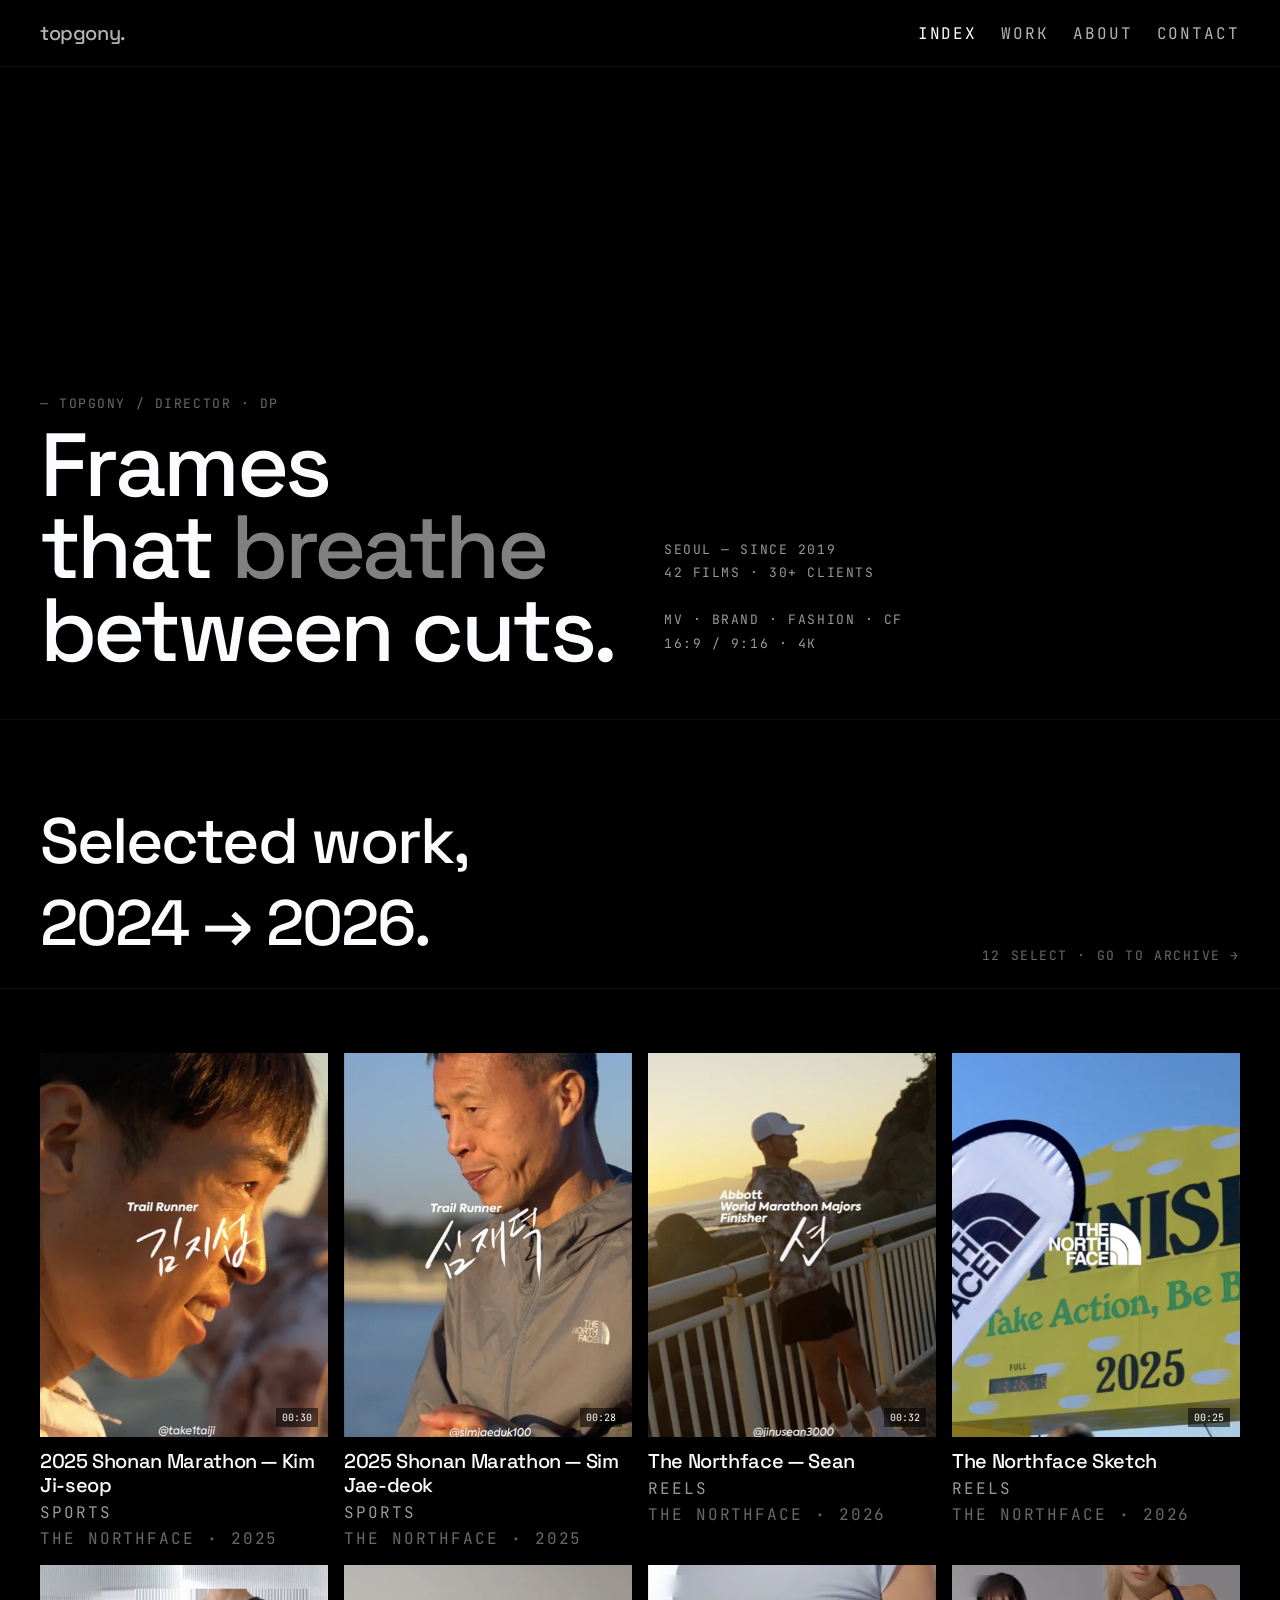
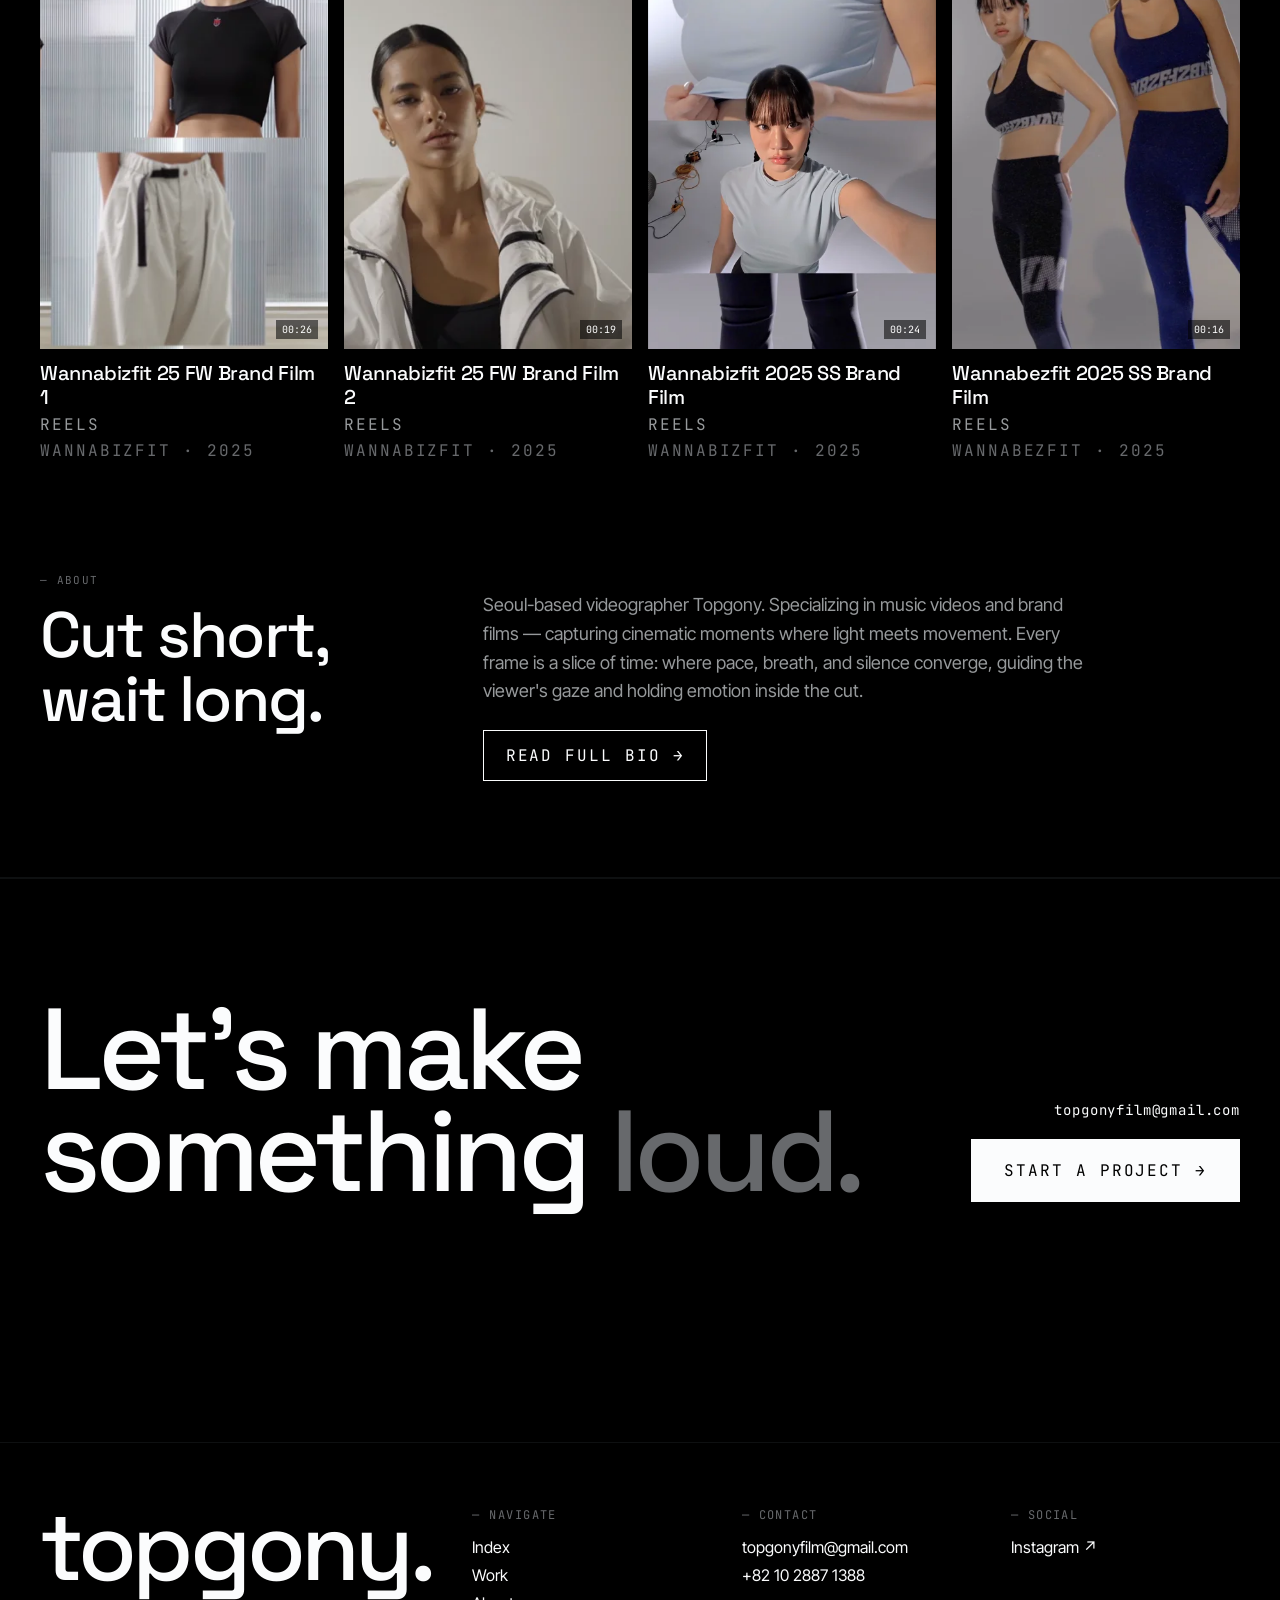
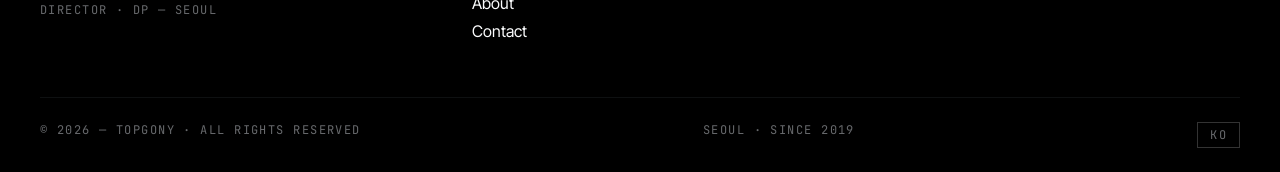
==== index.html @ b2384c06 "Initial portfolio site Co-Authored-By: Claude Sonnet 4.6 <noreply@anthropic.com>" ====
<!doctype html>
<html lang="ko"><head><meta charset="utf-8"/><meta name="viewport" content="width=device-width, initial-scale=1.0"/><title>Topgony — Frames that breathe</title>
<link rel="stylesheet" href="site.css"/>
<style>
.hero-film { position:relative; overflow:hidden; min-height:80vh; display:flex; flex-direction:column; justify-content:flex-end; border-bottom:1px solid var(--border-subtle); }
.hero-film__bg { position:absolute; inset:0; }
.hero-film__bg .ph { width:100%; height:100%; aspect-ratio:unset !important; }
.hero-film__vid { position:absolute; inset:0; width:100%; height:100%; object-fit:cover; z-index:0; }
.hero-film__bg::after { content:''; position:absolute; inset:0; background:linear-gradient(to top, rgba(0,0,0,0.9) 0%, rgba(0,0,0,0.4) 50%, rgba(0,0,0,0.15) 100%); z-index:1; }
.hero-film__content { position:relative; z-index:2; padding:60px var(--side-pad) 48px; display:grid; grid-template-columns:1fr 1fr; gap:48px; align-items:end; }
.intro { padding:80px var(--side-pad); display:grid; grid-template-columns:1fr 2fr; gap:64px; border-bottom:1px solid var(--border-subtle); }
.intro__k { font-family:var(--font-mono); font-size:11px; letter-spacing:var(--ls-meta); color:var(--text-dim); text-transform:uppercase; margin-bottom:16px; }
.intro__t { font-family:var(--font-display); font-size:clamp(40px,5vw,72px); font-weight:500; letter-spacing:-0.03em; line-height:1; margin:0 0 24px; }
.intro__b { font-size:18px; line-height:1.6; color:var(--text-muted); max-width:60ch; }
.cta { padding:120px var(--side-pad); border-top:1px solid var(--border-subtle); display:grid; grid-template-columns:1fr auto; gap:48px; align-items:end; }
.cta h2 { font-family:var(--font-display); font-size:clamp(64px,9vw,140px); font-weight:500; line-height:0.88; letter-spacing:-0.045em; margin:0; }
.cta h2 em { font-style:normal; color:var(--text-dim); }
.cta__r { display:flex; flex-direction:column; align-items:flex-end; gap:20px; }
.cta__r span { font-family:var(--font-mono); font-size:14px; color:var(--text); letter-spacing:var(--ls-wide); }
@media (max-width:640px) {
  .hero-film__content { grid-template-columns:1fr; padding:40px 16px 32px; gap:24px; }
  .intro { grid-template-columns:1fr; padding:48px 16px; gap:32px; }
  .intro__b { font-size:16px; }
  .cta { grid-template-columns:1fr; padding:64px 16px; gap:24px; }
  .cta__r { align-items:flex-start; }
}
</style></head><body>
<div id="hd"></div>

<section class="hero-film">
  <div class="hero-film__bg">
    <video class="hero-film__vid" autoplay muted loop playsinline preload="auto">
      <source src="videos/hero.mp4" type="video/mp4">
    </video>
  </div>
  <div class="hero-film__content">
    <div>
      <div class="hero__k">— Topgony / Director · DP</div>
      <h1>Frames<br/>that <em>breathe</em><br/>between cuts.</h1>
    </div>
    <div class="hero__s">SEOUL — SINCE 2019<br/>42 FILMS · 30+ CLIENTS<br/><br/>MV · BRAND · FASHION · CF<br/>16:9 / 9:16 · 4K</div>
  </div>
</section>

<div class="sh"><h2>Selected work,<br/>2024 → 2026.</h2><span>12 SELECT · GO TO ARCHIVE →</span></div>
<div id="grid" class="mg"></div>

<section class="intro">
  <div>
    <div class="intro__k">— About</div>
    <h3 class="intro__t" data-i18n="index.intro.heading">짧게 자르고,<br/>오래 기다립니다.</h3>
  </div>
  <div>
    <p class="intro__b" data-i18n="index.intro.body">서울을 기반으로 활동하는 비디오그래퍼 Topgony. 뮤직비디오와 브랜드 필름을 중심으로, 빛과 움직임이 만드는 영화적 순간을 기록합니다. 영상 한 컷은 시간의 조각입니다 — 속도와 호흡, 침묵이 교차하는 자리에서 프레임은 관객의 시선을 이끌고 그 안에 감정을 담습니다.</p>
    <p style="margin-top:24px"><a class="btn" href="about.html">READ FULL BIO →</a></p>
  </div>
</section>

<section class="cta">
  <h2>Let's make<br/>something <em>loud.</em></h2>
  <div class="cta__r">
    <span>topgonyfilm@gmail.com</span>
    <a class="btn btn--p btn--lg" href="contact.html">START A PROJECT →</a>
  </div>
</section>

<div id="ft"></div>

<script src="i18n.js"></script><script src="data.js"></script><script src="components.js"></script>
<script>
document.getElementById('hd').innerHTML = tplHeader('index');
document.getElementById('ft').innerHTML = tplFooter();
document.getElementById('grid').innerHTML = TG.works.slice(0,8).map(tplCard).join('');
bindVideos();
applyI18n();
</script>
</body></html>
---- site.css ----
/* Topgony 포트폴리오 — 공용 스타일 (모든 페이지) */
@import url("https://fonts.googleapis.com/css2?family=Space+Grotesk:wght@300;400;500;600;700&family=Inter+Tight:wght@300;400;500;600;700&family=JetBrains+Mono:wght@400;500&display=swap");
/* ============================================
   CINEMA — Videographer Portfolio Design System
   ============================================ */
:root {
  --ink-000: #000000;
  --ink-050: oklch(0.08 0.003 250);
  --ink-100: oklch(0.12 0.003 250);
  --ink-200: oklch(0.17 0.003 250);
  --ink-300: oklch(0.24 0.004 250);
  --ink-400: oklch(0.36 0.005 250);
  --ink-500: oklch(0.52 0.005 250);
  --ink-600: oklch(0.68 0.005 250);
  --ink-700: oklch(0.82 0.004 250);
  --ink-800: oklch(0.93 0.003 250);
  --ink-900: oklch(0.99 0.002 250);
  --bg: var(--ink-000);
  --bg-elev-1: var(--ink-050);
  --bg-elev-2: var(--ink-100);
  --surface: var(--ink-200);
  --border: var(--ink-300);
  --border-subtle: var(--ink-200);
  --text: var(--ink-900);
  --text-muted: var(--ink-600);
  --text-dim: var(--ink-500);
  --rec: #ff2b2b;
  --live: #00ff88;
  --font-display: "Space Grotesk", "Helvetica Neue", Helvetica, Arial, sans-serif;
  --font-body: "Inter Tight", "Inter", "Helvetica Neue", Arial, sans-serif;
  --font-mono: "JetBrains Mono", "IBM Plex Mono", ui-monospace, monospace;
  --d-fast: 180ms;
  --d-base: 320ms;
  --e-out: cubic-bezier(0.22, 1, 0.36, 1);
  --ls-wide: 0.06em;
  --ls-meta: 0.12em;
  --ls-micro: 0.2em;
}
*, *::before, *::after { box-sizing: border-box; }
html, body { margin: 0; padding: 0; }
img, video { display: block; max-width: 100%; }
button { font-family: inherit; cursor: pointer; }

:root { --side-pad: max(32px, calc((100vw - 1200px) / 2)); }
html, body { overflow-x: hidden; }
body { background: #000; color: var(--text); min-height: 100vh; font-family: var(--font-body); }
a { color: inherit; text-decoration: none; }

/* === HEADER === */
.hd { position: fixed; top:0; left:0; right:0; display:flex; justify-content:space-between; align-items:center; gap:32px; padding:20px var(--side-pad); z-index:100; background:rgba(0,0,0,0.75); backdrop-filter:blur(14px); -webkit-backdrop-filter:blur(14px); color:#fff; border-bottom:1px solid rgba(255,255,255,0.06); }
.hd__l { display:none; }
.hd__r { display:flex; gap:24px; align-items:center; font-family:var(--font-mono); font-size:16px; letter-spacing:var(--ls-meta); text-transform:uppercase; justify-content:flex-end; }
.hd__b { font-family:var(--font-display); font-size:20px; font-weight:500; letter-spacing:-0.02em; }
.hd a { opacity:.7; transition: opacity var(--d-fast) var(--e-out); }
.hd a:hover, .hd a.is-active { opacity:1; }
.hd__dot { width:6px; height:6px; border-radius:50%; background:var(--live); box-shadow:0 0 8px var(--live); animation: pulse 1.4s infinite; }
@keyframes pulse { 50% { opacity:.4; } }

/* === FOOTER === */
.ft { padding:64px var(--side-pad) 24px; border-top:1px solid var(--border-subtle); display:grid; grid-template-columns:1.4fr 1fr 1fr 1fr; gap:40px; margin-top:120px; }
.ft__b { font-family:var(--font-display); font-size:96px; font-weight:500; letter-spacing:-0.045em; line-height:0.85; }
.ft__b small { display:block; font-family:var(--font-mono); font-size:12px; letter-spacing:var(--ls-meta); text-transform:uppercase; color:var(--text-dim); margin-top:16px; font-weight:400; }
.ft__c h5 { font-family:var(--font-mono); font-size:12px; letter-spacing:var(--ls-meta); text-transform:uppercase; color:var(--text-dim); font-weight:400; margin:0 0 14px; }
.ft__c ul { list-style:none; padding:0; margin:0; display:flex; flex-direction:column; gap:8px; }
.ft__c a { font-size:16px; color:var(--text); }
.ft__c a:hover { color:var(--text-muted); }
.ft__m { grid-column:1/-1; padding-top:24px; margin-top:16px; border-top:1px solid var(--border-subtle); display:flex; justify-content:space-between; font-family:var(--font-mono); font-size:12px; letter-spacing:var(--ls-meta); text-transform:uppercase; color:var(--text-dim); }

/* === BUTTON === */
.btn { display:inline-flex; align-items:center; gap:10px; padding:14px 22px; font-family:var(--font-mono); font-size:16px; letter-spacing:var(--ls-meta); text-transform:uppercase; background:transparent; color:var(--text); border:1px solid var(--text); cursor:pointer; transition: background var(--d-fast) var(--e-out), color var(--d-fast) var(--e-out); }
.btn:hover { background:var(--text); color:#000; }
.btn--p { background:var(--text); color:#000; }
.btn--p:hover { background:transparent; color:var(--text); }
.btn--lg { padding:20px 32px; font-size:16px; }

/* === HERO (page top) === */
.hero { padding:100px var(--side-pad) 40px; display:grid; grid-template-columns:1fr 1fr; gap:48px; align-items:end; border-bottom:1px solid var(--border-subtle); }
.hero__k { font-family:var(--font-mono); font-size:13px; letter-spacing:var(--ls-meta); color:var(--text-dim); text-transform:uppercase; margin-bottom:12px; }
.hero h1, .hero-film__content h1 { font-family:var(--font-display); font-size:clamp(56px, 7vw, 120px); font-weight:500; line-height:0.92; letter-spacing:-0.04em; margin:0; }
.hero h1 em, .hero-film__content h1 em { font-style:normal; color:rgba(255,255,255,0.5); }
.hero__s { padding-bottom:16px; font-family:var(--font-mono); font-size:13px; letter-spacing:var(--ls-meta); text-transform:uppercase; color:var(--text-muted); line-height:1.8; }

/* === SECTION HEAD === */
.sh { display:flex; justify-content:space-between; align-items:flex-end; padding:80px var(--side-pad) 24px; gap:40px; border-bottom:1px solid var(--border-subtle); margin-bottom:32px; }
.sh h2 { font-family:var(--font-display); font-size:clamp(40px, 5vw, 64px); font-weight:500; letter-spacing:-0.03em; margin:0; }
.sh span { font-family:var(--font-mono); font-size:13px; letter-spacing:var(--ls-meta); text-transform:uppercase; color:var(--text-dim); }

/* === PLACEHOLDER THUMB === */
.ph { position:relative; overflow:hidden; background: repeating-linear-gradient(45deg, #0c0c0c 0 8px, #131313 8px 16px); }
.ph[style*="background-image"] { background: none; }
.ph::before { content: attr(data-r); position:absolute; inset:0; display:flex; align-items:center; justify-content:center; font-family:var(--font-mono); font-size:10px; letter-spacing:var(--ls-meta); color:var(--ink-500); text-transform:uppercase; }
.ph__tag { position:absolute; top:10px; left:10px; font-family:var(--font-mono); font-size:9px; letter-spacing:var(--ls-micro); text-transform:uppercase; padding:4px 8px; color:#fff; border:1px solid rgba(255,255,255,0.4); backdrop-filter:blur(6px); }
.ph__dur { position:absolute; right:10px; bottom:10px; font-family:var(--font-mono); font-size:10px; color:#fff; background:rgba(0,0,0,0.55); padding:3px 6px; }

/* === MAGAZINE GRID === */
.mg { padding:32px var(--side-pad); display:grid; grid-template-columns:repeat(4,1fr); gap:16px; }
.card { display:flex; flex-direction:column; cursor:pointer; }
.card .ph { aspect-ratio:3/4; width:100%; }
.card__vid { position:absolute; inset:0; width:100%; height:100%; object-fit:cover; opacity:0; transition:opacity 0.4s ease; }
.card__m { padding:12px 0 0; display:flex; flex-direction:column; gap:5px; }
.card__t { font-family:var(--font-display); font-size:20px; font-weight:500; letter-spacing:-0.018em; margin:0; line-height:1.2; }
.card__cat { font-family:var(--font-mono); font-size:16px; letter-spacing:var(--ls-meta); text-transform:uppercase; color:var(--text-muted); }
.card__cl { font-family:var(--font-mono); font-size:16px; letter-spacing:var(--ls-meta); text-transform:uppercase; color:var(--text-dim); }
@media (max-width:1024px) { .mg { grid-template-columns:repeat(3,1fr); } }
@media (max-width:640px) { .mg { grid-template-columns:repeat(2,1fr); } }
@media (max-width:480px) { .mg { grid-template-columns:repeat(1,1fr); } }

@media (max-width:640px) {
  /* Header */
  .hd { padding:14px 16px; }
  .hd__r { gap:16px; font-size:13px; }

  /* Footer */
  .ft { grid-template-columns:1fr 1fr; gap:24px; padding:48px 16px 24px; margin-top:64px; }
  .ft__b { font-size:56px; }
  .ft__m { flex-direction:column; gap:8px; }

  /* Hero */
  .hero { grid-template-columns:1fr; padding:80px 16px 32px; gap:24px; }

  /* Section head */
  .sh { padding:48px 16px 20px; flex-wrap:wrap; gap:8px; }

  /* Magazine grid */
  .mg { padding:16px; column-gap:8px; }

  /* Filter bar */
  .fb { padding:16px; top:48px; gap:12px; }
  .chip { padding:7px 12px; font-size:13px; }

  /* List/index row — hide secondary columns */
  .idx { grid-template-columns:36px 1fr 80px; gap:10px; padding:14px 16px; }
  .idx__c, .idx__r { display:none; }
  .idx__t { font-size:18px; }

  /* Marquee */
  .mq { padding:40px 16px; }

  /* Buttons */
  .btn { padding:12px 18px; font-size:14px; }
  .btn--lg { padding:16px 24px; }
}

/* === FILTER BAR === */
.fb { padding:24px var(--side-pad); display:flex; justify-content:space-between; align-items:center; gap:24px; border-bottom:1px solid var(--border-subtle); position:sticky; top:56px; z-index:10; background:rgba(0,0,0,0.92); backdrop-filter:blur(12px); flex-wrap:wrap; }
.chips { display:flex; gap:8px; flex-wrap:wrap; }
.chip { padding:8px 14px; border:1px solid var(--border); border-radius:999px; font-family:var(--font-mono); font-size:16px; letter-spacing:var(--ls-meta); text-transform:uppercase; color:var(--text-muted); background:transparent; cursor:pointer; transition: all var(--d-fast) var(--e-out); }
.chip:hover { color:var(--text); border-color:var(--text); }
.chip.is-active { background:var(--text); color:#000; border-color:var(--text); }

/* === LIST/INDEX ROW === */
.idx { display:grid; grid-template-columns:60px 1fr 1fr 160px 100px 80px; gap:24px; padding:20px var(--side-pad); border-bottom:1px solid var(--border-subtle); align-items:baseline; cursor:pointer; transition: background var(--d-fast) var(--e-out); }
.idx:hover { background:var(--ink-050); }
.idx__no, .idx__c, .idx__r, .idx__y { font-family:var(--font-mono); font-size:13px; letter-spacing:var(--ls-meta); text-transform:uppercase; color:var(--text-muted); }
.idx__no { color:var(--text-dim); letter-spacing:var(--ls-wide); }
.idx__t { font-family:var(--font-display); font-size:24px; font-weight:500; letter-spacing:-0.02em; color:var(--text); }
.idx__d { font-family:var(--font-mono); font-size:13px; color:var(--text); text-align:right; letter-spacing:var(--ls-wide); }

/* === BIG MARQUEE === */
.mq { padding:64px var(--side-pad); border-bottom:1px solid var(--border-subtle); overflow:hidden; }
.mq h2 { font-family:var(--font-display); font-size:clamp(64px, 10vw, 160px); font-weight:500; letter-spacing:-0.045em; line-height:0.92; margin:0; }
.mq h2 em { font-style:normal; color:var(--text-dim); }

/* === LANGUAGE TOGGLE === */
.lang-btn { font-family:var(--font-mono); font-size:12px; letter-spacing:var(--ls-meta); text-transform:uppercase; background:transparent; border:1px solid rgba(255,255,255,0.2); color:var(--text-dim); padding:4px 12px; cursor:pointer; transition: color var(--d-fast) var(--e-out), border-color var(--d-fast) var(--e-out); }
.lang-btn:hover { color:var(--text); border-color:rgba(255,255,255,0.6); }

/* === reduce motion === */
@media (prefers-reduced-motion: reduce) { * { animation-duration:0.01ms !important; transition-duration:0.01ms !important; } }
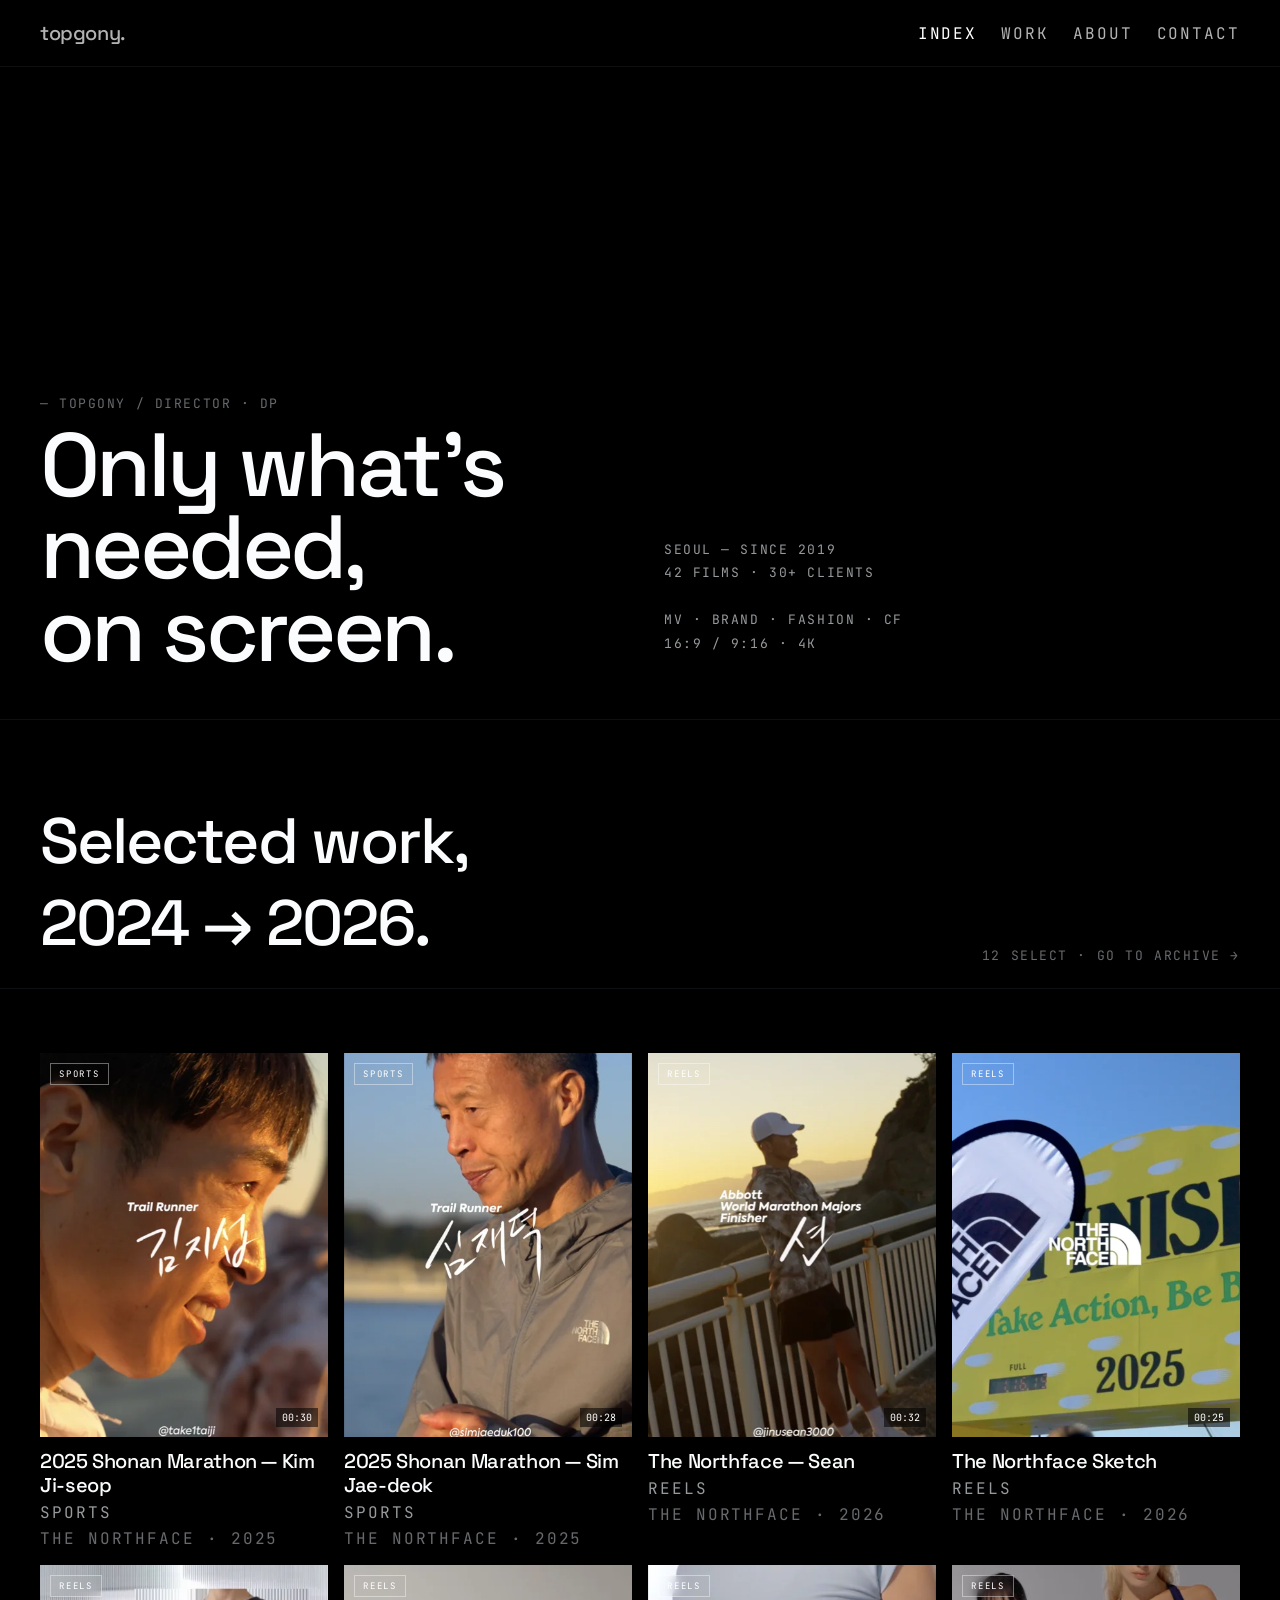
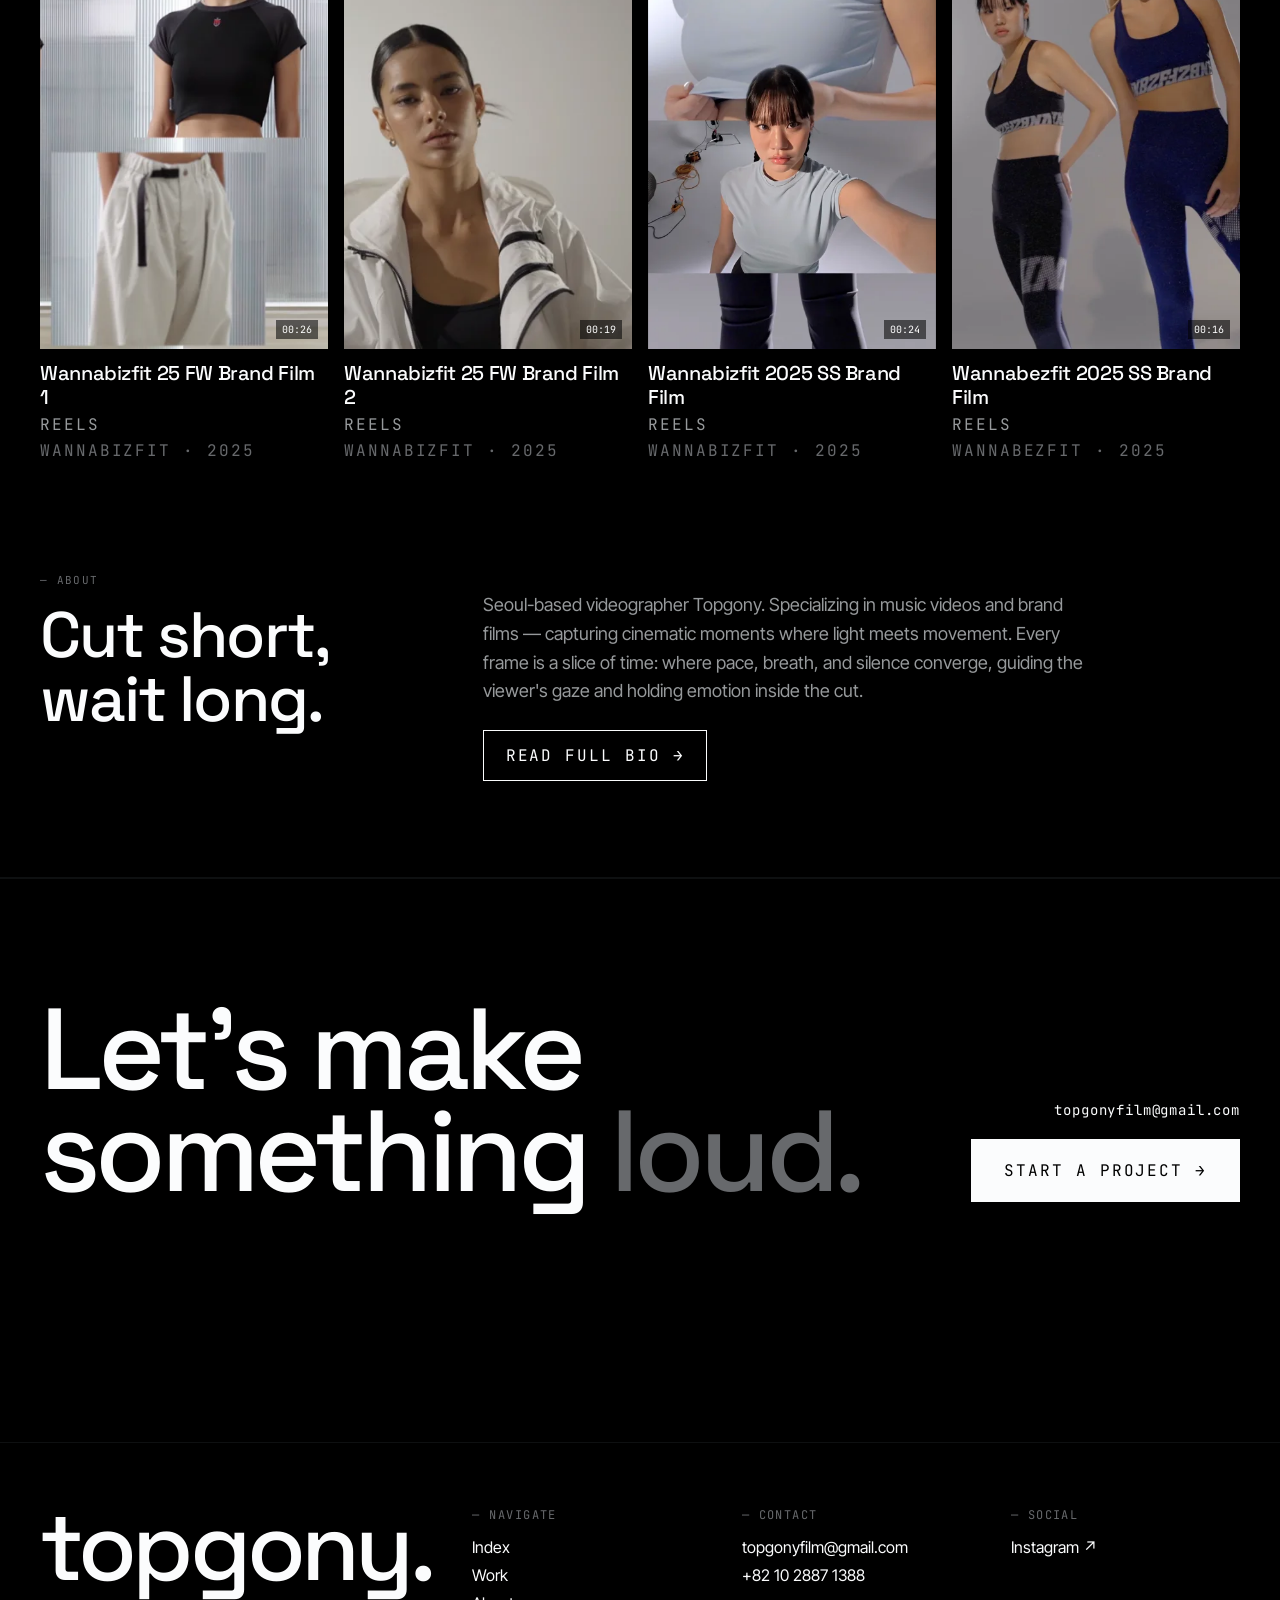
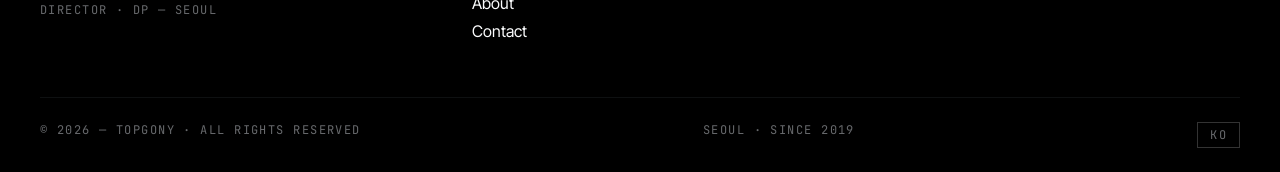
==== commit cdb66f58: "Update H1 slogan and fix contact email sub - H1: '필요한 것만, 화면에 담습니다.' (KO) / 'Only what's needed, on " ====
--- a/index.html
+++ b/index.html
@@ -36,7 +36,7 @@
   <div class="hero-film__content">
     <div>
       <div class="hero__k">— Topgony / Director · DP</div>
-      <h1>Frames<br/>that <em>breathe</em><br/>between cuts.</h1>
+      <h1 data-i18n="hero.h1">필요한 것만,<br/>화면에 담습니다.</h1>
     </div>
     <div class="hero__s">SEOUL — SINCE 2019<br/>42 FILMS · 30+ CLIENTS<br/><br/>MV · BRAND · FASHION · CF<br/>16:9 / 9:16 · 4K</div>
   </div>
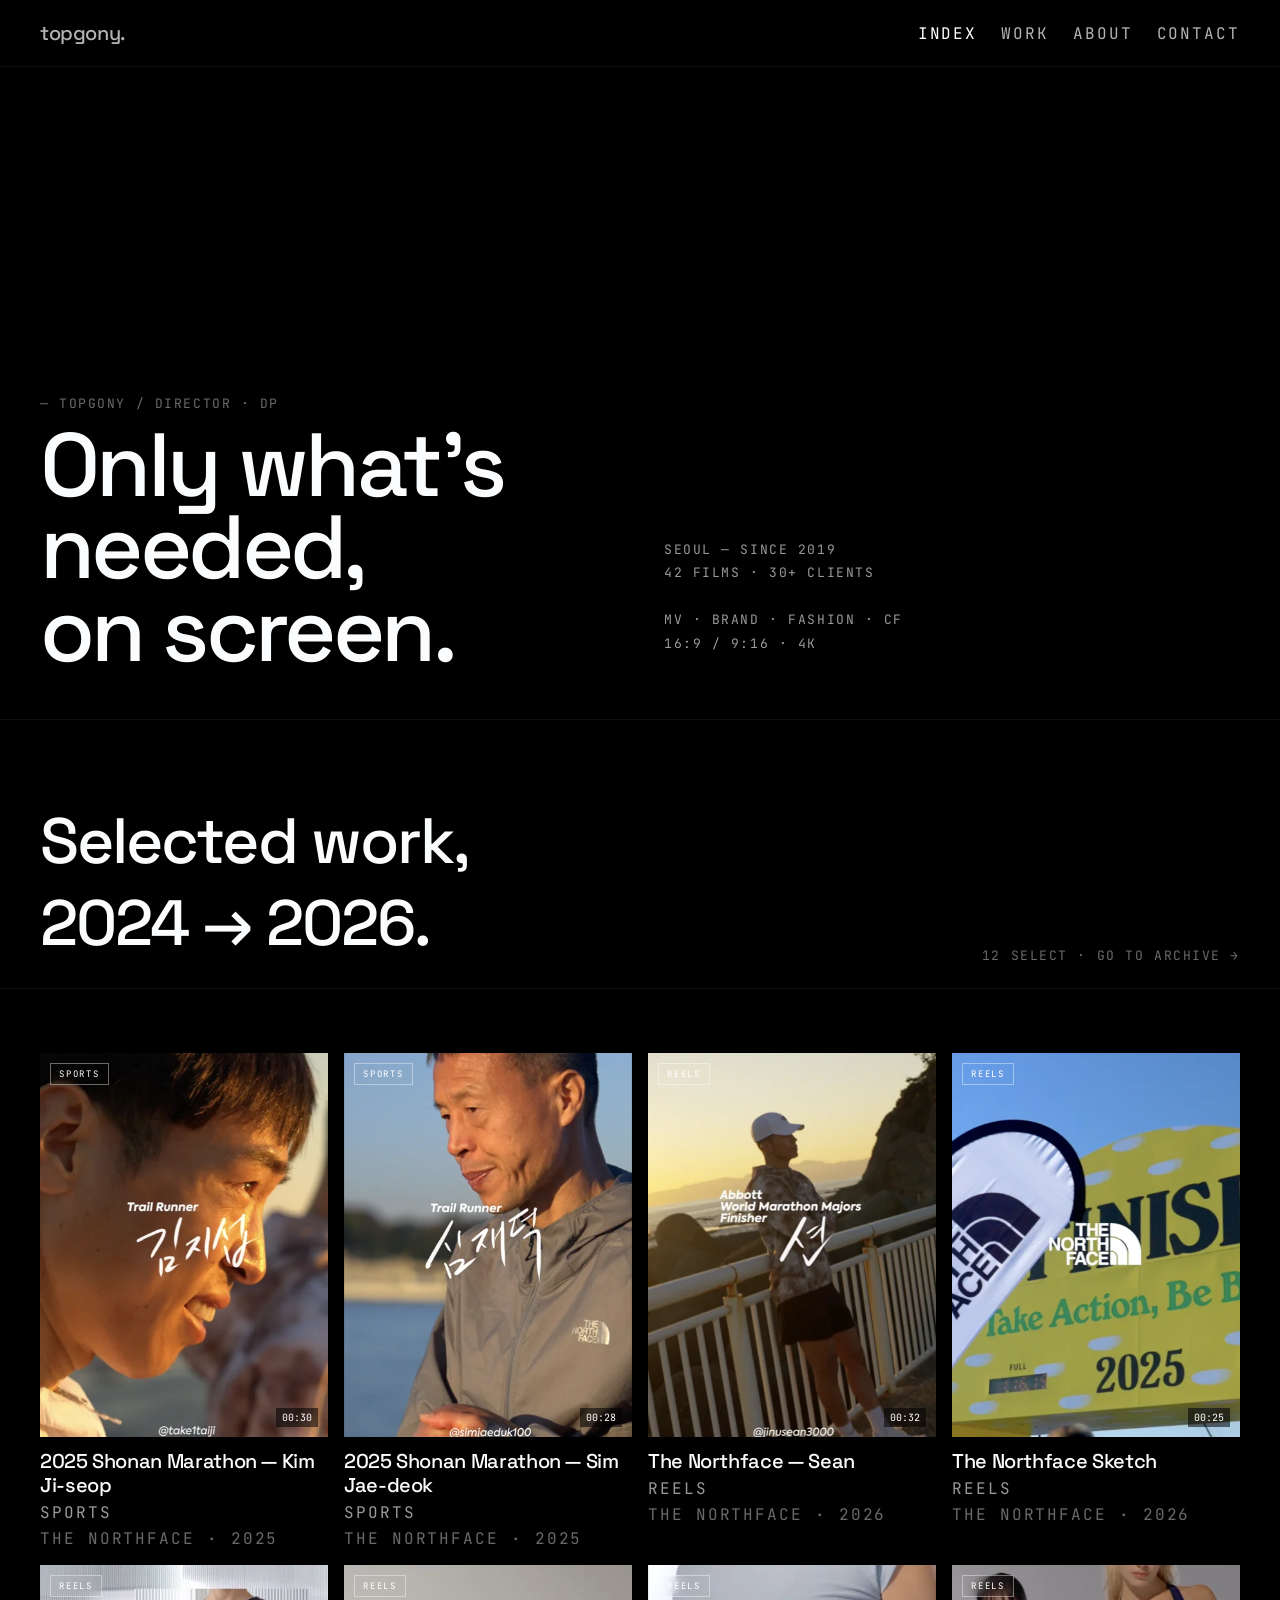
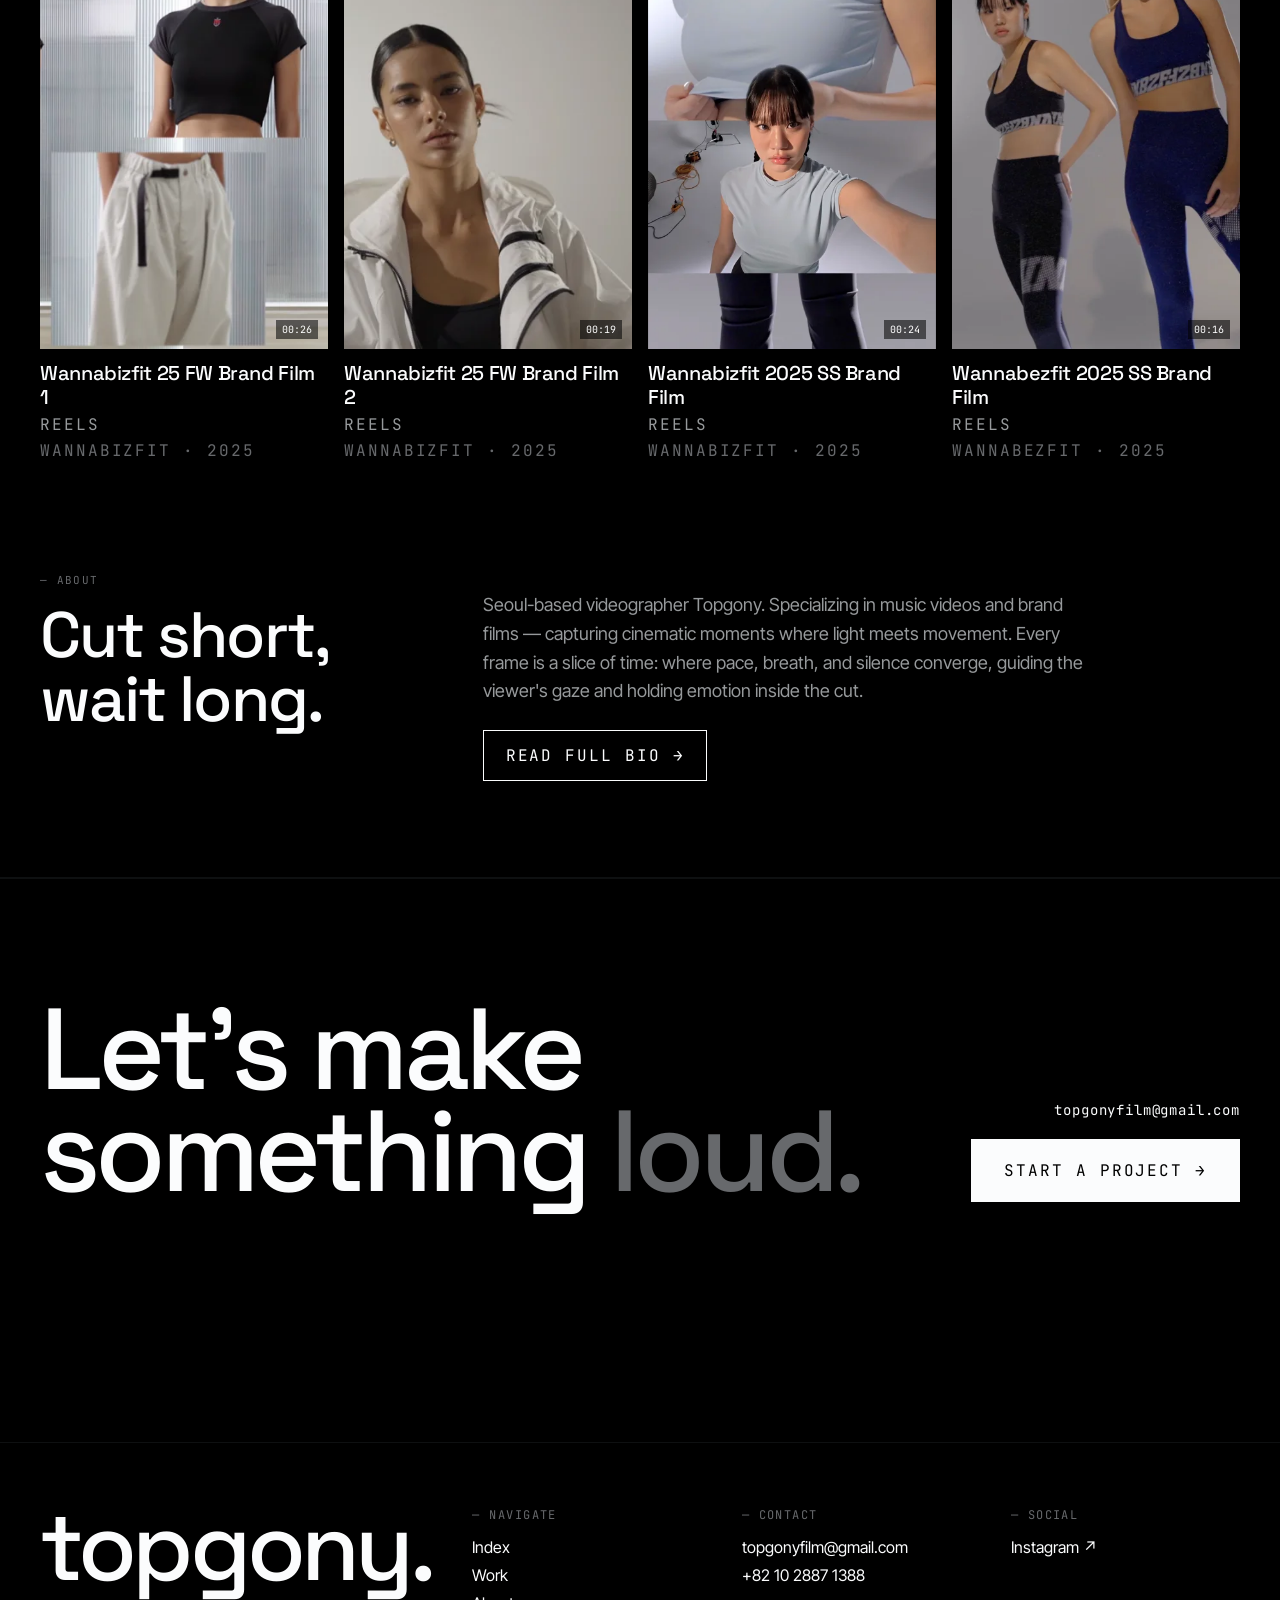
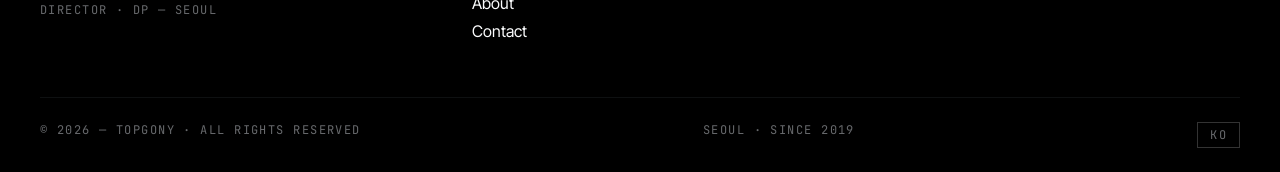
==== commit b42e0a2b: "Add subtle page entry animations - site.css: fadeUp keyframe (opacity + translateY, 0.65s ease-out) " ====
--- a/index.html
+++ b/index.html
@@ -35,10 +35,10 @@
   </div>
   <div class="hero-film__content">
     <div>
-      <div class="hero__k">— Topgony / Director · DP</div>
-      <h1 data-i18n="hero.h1">필요한 것만,<br/>화면에 담습니다.</h1>
+      <div class="hero__k anim" style="animation-delay:0.05s">— Topgony / Director · DP</div>
+      <h1 class="anim" style="animation-delay:0.18s" data-i18n="hero.h1">필요한 것만,<br/>화면에 담습니다.</h1>
     </div>
-    <div class="hero__s">SEOUL — SINCE 2019<br/>42 FILMS · 30+ CLIENTS<br/><br/>MV · BRAND · FASHION · CF<br/>16:9 / 9:16 · 4K</div>
+    <div class="hero__s anim" style="animation-delay:0.32s">SEOUL — SINCE 2019<br/>42 FILMS · 30+ CLIENTS<br/><br/>MV · BRAND · FASHION · CF<br/>16:9 / 9:16 · 4K</div>
   </div>
 </section>
 
@@ -72,6 +72,7 @@
 document.getElementById('ft').innerHTML = tplFooter();
 document.getElementById('grid').innerHTML = TG.works.slice(0,8).map(tplCard).join('');
 bindVideos();
+bindCardAnim();
 applyI18n();
 </script>
 </body></html>
--- a/site.css
+++ b/site.css
@@ -165,5 +165,15 @@
 .lang-btn { font-family:var(--font-mono); font-size:12px; letter-spacing:var(--ls-meta); text-transform:uppercase; background:transparent; border:1px solid rgba(255,255,255,0.2); color:var(--text-dim); padding:4px 12px; cursor:pointer; transition: color var(--d-fast) var(--e-out), border-color var(--d-fast) var(--e-out); }
 .lang-btn:hover { color:var(--text); border-color:rgba(255,255,255,0.6); }
 
+/* === PAGE ENTRY ANIMATION === */
+@keyframes tg-fade-up {
+  from { opacity:0; transform:translateY(18px); }
+  to   { opacity:1; transform:translateY(0); }
+}
+.anim {
+  opacity:0;
+  animation: tg-fade-up 0.65s cubic-bezier(0.22, 1, 0.36, 1) forwards;
+}
+
 /* === reduce motion === */
 @media (prefers-reduced-motion: reduce) { * { animation-duration:0.01ms !important; transition-duration:0.01ms !important; } }
